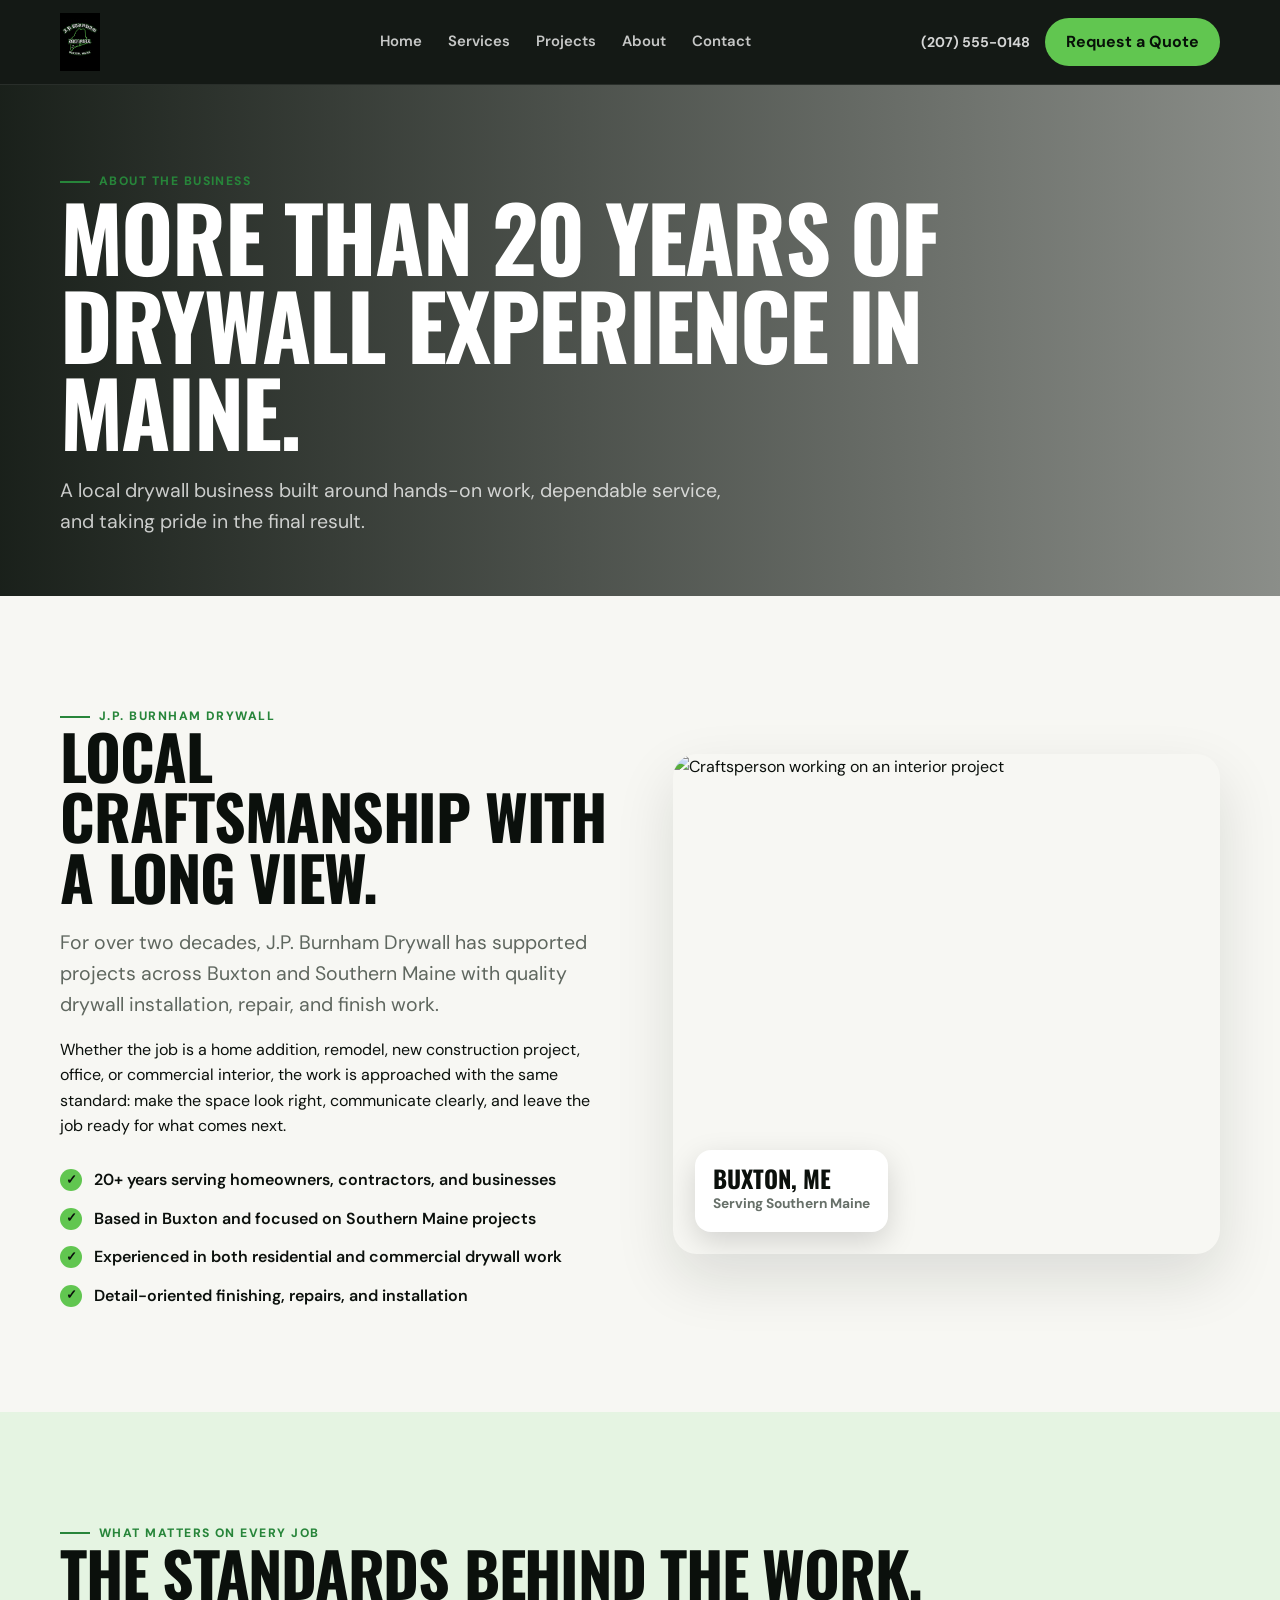
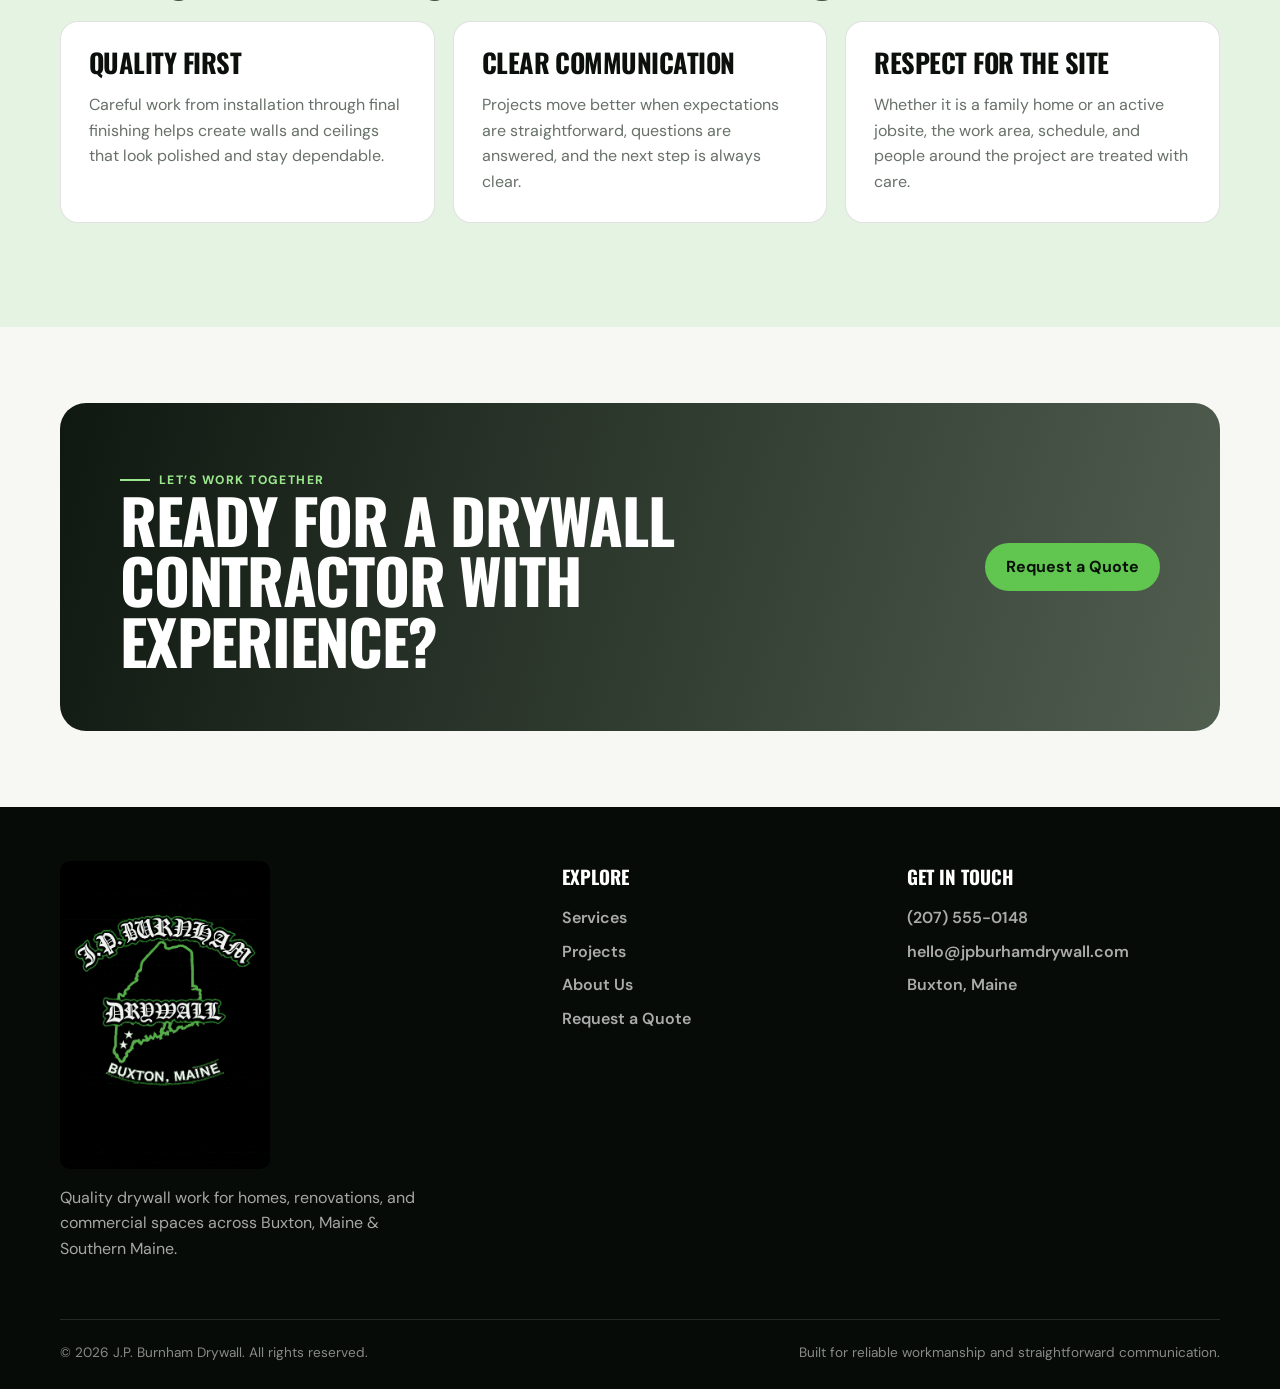
==== about.html @ f5d618e9 "Add files via upload" ====
<!doctype html>
<html lang="en">
<head>
  <meta charset="utf-8"><meta name="viewport" content="width=device-width, initial-scale=1">
  <meta name="description" content="About J.P. Burnham Drywall, a Buxton Maine drywall business with more than 20 years in business.">
  <title>About | J.P. Burnham Drywall</title><link rel="stylesheet" href="assets/css/style.css">
</head>
<body>

<header class="site-header">
  <div class="container header-inner">
    <a class="brand" href="index.html" aria-label="J.P. Burnham Drywall home">
      <img src="assets/images/jp-burnham-drywall-logo.png" alt="J.P. Burnham Drywall logo">
    </a>
    <button class="menu-toggle" aria-label="Open navigation" aria-expanded="false">☰</button>
    <nav class="site-nav" aria-label="Main navigation">
      <a href="index.html">Home</a>
      <a href="services.html">Services</a>
      <a href="projects.html">Projects</a>
      <a href="about.html">About</a>
      <a href="contact.html">Contact</a>
    </nav>
    <div class="header-cta">
      <a class="phone-chip" data-phone href="#"></a>
      <a class="button button-primary" href="contact.html">Request a Quote</a>
    </div>
  </div>
</header>

<main>
  <section class="page-hero" style="background-image:linear-gradient(90deg, rgba(7,14,8,.92), rgba(7,14,8,.45)),url('https://images.unsplash.com/photo-1511818966892-d7d671e672a2?auto=format&fit=crop&w=1800&q=84')"><div class="container"><span class="eyebrow">About the business</span><h1 class="display">More than 20 years of drywall experience in Maine.</h1><p class="lead">A local drywall business built around hands-on work, dependable service, and taking pride in the final result.</p></div></section>
  <section class="section"><div class="container split"><div><span class="eyebrow">J.P. Burnham Drywall</span><h2 class="display">Local craftsmanship with a long view.</h2><p class="lead">For over two decades, J.P. Burnham Drywall has supported projects across Buxton and Southern Maine with quality drywall installation, repair, and finish work.</p><p>Whether the job is a home addition, remodel, new construction project, office, or commercial interior, the work is approached with the same standard: make the space look right, communicate clearly, and leave the job ready for what comes next.</p><ul class="check-list"><li>20+ years serving homeowners, contractors, and businesses</li><li>Based in Buxton and focused on Southern Maine projects</li><li>Experienced in both residential and commercial drywall work</li><li>Detail-oriented finishing, repairs, and installation</li></ul></div><div class="split-media"><img src="https://images.unsplash.com/photo-1565008447742-97f6f38c985c?auto=format&fit=crop&w=1200&q=84" alt="Craftsperson working on an interior project"><div class="media-badge"><strong>Buxton, ME</strong><span>Serving Southern Maine</span></div></div></div></section>
  <section class="section section-soft"><div class="container"><span class="eyebrow">What matters on every job</span><h2 class="display">The standards behind the work.</h2><div class="values-grid"><div class="value"><h3 class="display">Quality first</h3><p>Careful work from installation through final finishing helps create walls and ceilings that look polished and stay dependable.</p></div><div class="value"><h3 class="display">Clear communication</h3><p>Projects move better when expectations are straightforward, questions are answered, and the next step is always clear.</p></div><div class="value"><h3 class="display">Respect for the site</h3><p>Whether it is a family home or an active jobsite, the work area, schedule, and people around the project are treated with care.</p></div></div></div></section>
  <section class="section-compact"><div class="container cta"><div><span class="eyebrow">Let’s work together</span><h2 class="display">Ready for a drywall contractor with experience?</h2></div><div class="cta-actions"><a class="button button-primary" href="contact.html">Request a Quote</a></div></div></section>
</main>

<footer class="site-footer">
  <div class="container footer-grid">
    <div>
      <img class="footer-logo" src="assets/images/jp-burnham-drywall-logo.png" alt="J.P. Burnham Drywall">
      <p class="footer-blurb">Quality drywall work for homes, renovations, and commercial spaces across <span data-service-area></span>.</p>
    </div>
    <div>
      <h3 class="footer-title">Explore</h3>
      <div class="footer-links">
        <a href="services.html">Services</a>
        <a href="projects.html">Projects</a>
        <a href="about.html">About Us</a>
        <a href="contact.html">Request a Quote</a>
      </div>
    </div>
    <div>
      <h3 class="footer-title">Get in touch</h3>
      <div class="footer-links">
        <a data-phone href="#"></a>
        <a data-email href="#"></a>
        <a data-map href="#" target="_blank" rel="noopener">Buxton, Maine</a>
      </div>
    </div>
  </div>
  <div class="container footer-bottom">
    <span>© <span data-current-year></span> <span data-business-name></span>. All rights reserved.</span>
    <span>Built for reliable workmanship and straightforward communication.</span>
  </div>
</footer>
<script src="assets/js/site-config.js"></script>
<script src="assets/js/site.js"></script>

</body></html>
---- assets/css/style.css ----
@import url('https://fonts.googleapis.com/css2?family=DM+Sans:wght@400;500;600;700&family=Oswald:wght@500;600;700&display=swap');

:root {
  --ink: #0b100c;
  --ink-2: #152017;
  --paper: #f7f7f3;
  --muted: #677069;
  --line: rgba(12, 23, 13, .12);
  --green: #61c650;
  --green-dark: #27853a;
  --green-soft: #e5f4e2;
  --white: #fff;
  --radius: 20px;
  --shadow: 0 24px 60px rgba(13, 23, 14, .12);
}

* { box-sizing: border-box; }
html { scroll-behavior: smooth; }
body {
  margin: 0;
  background: var(--paper);
  color: var(--ink);
  font-family: "DM Sans", Arial, sans-serif;
  line-height: 1.6;
}
body.menu-open { overflow: hidden; }
a { color: inherit; text-decoration: none; }
img { max-width: 100%; display: block; }

.container { width: min(1160px, calc(100% - 40px)); margin-inline: auto; }
.narrow { width: min(760px, calc(100% - 40px)); margin-inline: auto; }

.site-header {
  background: rgba(11, 16, 12, .96);
  color: #fff;
  position: sticky;
  top: 0;
  z-index: 50;
  border-bottom: 1px solid rgba(255,255,255,.09);
  backdrop-filter: blur(16px);
}
.header-inner { height: 84px; display: flex; align-items: center; justify-content: space-between; gap: 24px; }
.brand { display: flex; align-items: center; min-width: 150px; }
.brand img { width: 133px; height: 58px; object-fit: contain; object-position: left center; }
.site-nav { display: flex; align-items: center; gap: 26px; }
.site-nav a { color: rgba(255,255,255,.76); font-weight: 600; font-size: .93rem; }
.site-nav a:hover, .site-nav a.active { color: #fff; }
.header-cta { display: flex; align-items: center; gap: 15px; }
.phone-chip { font-size: .88rem; color: rgba(255,255,255,.82); font-weight: 700; }
.menu-toggle { display: none; border: 0; background: transparent; color: #fff; padding: 8px; font-size: 1.6rem; }

.button {
  display: inline-flex; align-items: center; justify-content: center; gap: .55rem;
  min-height: 48px; padding: 0 20px; border-radius: 999px; font-weight: 700;
  transition: transform .18s ease, background .18s ease, border .18s ease;
  cursor: pointer; border: 1px solid transparent;
}
.button:hover { transform: translateY(-2px); }
.button-primary { background: var(--green); color: #071108; }
.button-primary:hover { background: #78db62; }
.button-dark { background: var(--ink); color: #fff; }
.button-dark:hover { background: #202d21; }
.button-outline { border-color: rgba(255,255,255,.35); color: #fff; background: transparent; }
.button-outline:hover { border-color: #fff; background: rgba(255,255,255,.08); }
.button-light { background: #fff; color: var(--ink); }
.button-light:hover { background: #eff8ed; }

.eyebrow {
  display: inline-flex; align-items: center; gap: 9px; color: var(--green-dark);
  text-transform: uppercase; letter-spacing: .12em; font-weight: 800; font-size: .76rem;
}
.eyebrow::before { content: ""; width: 30px; height: 2px; background: currentColor; }
.display {
  margin: 0; font-family: "Oswald", Impact, sans-serif; text-transform: uppercase;
  letter-spacing: -.02em; line-height: .98;
}
h1.display { font-size: clamp(3.3rem, 7vw, 6.2rem); max-width: 900px; }
h2.display { font-size: clamp(2.5rem, 4.8vw, 4.2rem); }
h3.display { font-size: 1.65rem; }
.lead { color: #5f675f; font-size: clamp(1.04rem, 1.6vw, 1.22rem); max-width: 680px; margin: 20px 0 0; }

.hero {
  position: relative; overflow: hidden; min-height: 720px; display: grid; align-items: center;
  color: #fff; background:
    linear-gradient(90deg, rgba(7,14,8,.93) 0%, rgba(7,14,8,.78) 46%, rgba(7,14,8,.33) 100%),
    url("https://images.unsplash.com/photo-1581092919535-7146ff1a590b?auto=format&fit=crop&w=1800&q=88") center/cover;
}
.hero::before {
  content:""; position:absolute; inset: 0; background:
    radial-gradient(circle at 76% 28%, rgba(97,198,80,.28), transparent 28%),
    linear-gradient(110deg, transparent 75%, rgba(97,198,80,.16));
  pointer-events: none;
}
.hero-content { position: relative; padding: 100px 0 86px; }
.hero .eyebrow { color: #9ae78d; }
.hero .lead { color: rgba(255,255,255,.78); }
.hero-actions { display: flex; flex-wrap: wrap; gap: 13px; margin-top: 30px; }
.trust-row { display: flex; flex-wrap: wrap; gap: 12px 28px; margin-top: 44px; color: rgba(255,255,255,.84); font-weight: 600; font-size: .94rem; }
.trust-row span { display: inline-flex; gap: 8px; align-items: center; }
.trust-row span::before { content: "✓"; color: var(--green); font-weight: 900; }

.section { padding: 104px 0; }
.section-compact { padding: 76px 0; }
.section-dark { background: var(--ink); color: #fff; }
.section-soft { background: var(--green-soft); }
.section-header { display: flex; justify-content: space-between; align-items: end; gap: 32px; margin-bottom: 42px; }
.section-header .lead { margin: 0; }

.stats-grid { display: grid; grid-template-columns: repeat(4, 1fr); border-top: 1px solid var(--line); border-left: 1px solid var(--line); }
.stat { min-height: 176px; padding: 25px; border-right: 1px solid var(--line); border-bottom: 1px solid var(--line); }
.stat-number { font: 700 clamp(2.5rem, 4vw, 4rem)/1 "Oswald", sans-serif; color: var(--green-dark); }
.stat-label { color: var(--muted); font-weight: 700; margin-top: 9px; max-width: 180px; }

.services-grid { display: grid; grid-template-columns: repeat(3, 1fr); gap: 18px; }
.card {
  padding: 30px; border-radius: var(--radius); background: #fff; border: 1px solid var(--line);
  transition: transform .2s ease, box-shadow .2s ease, border .2s ease;
}
.card:hover { transform: translateY(-5px); box-shadow: var(--shadow); border-color: rgba(39,133,58,.4); }
.card-icon { height: 50px; width: 50px; display: grid; place-items: center; border-radius: 14px; background: var(--green-soft); color: var(--green-dark); font-weight: 900; font-size: 1.4rem; margin-bottom: 22px; }
.card p { color: var(--muted); margin-bottom: 0; }

.split { display: grid; grid-template-columns: 1fr 1fr; gap: 65px; align-items: center; }
.split-media { min-height: 500px; border-radius: 24px; overflow: hidden; position: relative; box-shadow: var(--shadow); }
.split-media img { width: 100%; height: 100%; object-fit: cover; position: absolute; inset: 0; }
.split-media .media-badge {
  position: absolute; left: 22px; bottom: 22px; background: #fff; color: var(--ink);
  border-radius: 16px; padding: 16px 18px; box-shadow: 0 10px 30px rgba(0,0,0,.15);
}
.media-badge strong { display:block; font: 700 1.5rem/1 "Oswald", sans-serif; text-transform:uppercase; }
.media-badge span { color: var(--muted); font-size: .86rem; font-weight:700; }
.check-list { list-style: none; padding: 0; margin: 28px 0 0; display: grid; gap: 13px; }
.check-list li { display: flex; gap: 12px; align-items: flex-start; font-weight: 600; }
.check-list li::before { content: "✓"; width: 22px; height: 22px; flex: 0 0 22px; display:grid; place-items:center; margin-top: 2px; border-radius:50%; background: var(--green); color: var(--ink); font-size: .8rem; font-weight:900; }

.process-grid { display: grid; grid-template-columns: repeat(4, 1fr); gap: 0; }
.process { padding: 26px 24px 20px 0; margin-right: 24px; border-top: 1px solid rgba(255,255,255,.22); }
.process-number { color: var(--green); font: 700 3.1rem/1 "Oswald", sans-serif; }
.process p { color: rgba(255,255,255,.7); margin: 10px 0 0; }

.cta { padding: 60px; border-radius: 26px; background:
  linear-gradient(105deg, rgba(6,15,7,.96), rgba(16,35,17,.72)),
  url("https://images.unsplash.com/photo-1504307651254-35680f356dfd?auto=format&fit=crop&w=1500&q=82") center/cover;
  color: #fff; display: flex; align-items: center; justify-content: space-between; gap: 32px;
}
.cta h2 { max-width: 620px; }
.cta .eyebrow { color: #9ae78d; }
.cta-actions { display: flex; gap: 12px; flex-wrap: wrap; }

.page-hero {
  min-height: 420px; display: grid; align-items: end; padding: 80px 0 58px; color: #fff;
  background: linear-gradient(90deg, rgba(7,14,8,.92), rgba(7,14,8,.45)),
  url("https://images.unsplash.com/photo-1503387762-592deb58ef4e?auto=format&fit=crop&w=1800&q=84") center/cover;
}
.page-hero .lead { color: rgba(255,255,255,.76); }

.service-feature { display: grid; grid-template-columns: 1.05fr .95fr; min-height: 450px; border-radius: 24px; overflow: hidden; background: #fff; border: 1px solid var(--line); margin-top: 18px; }
.service-feature:nth-child(even) { grid-template-columns: .95fr 1.05fr; }
.service-feature-content { padding: 48px; display: flex; flex-direction:column; justify-content:center; }
.service-feature-content p { color: var(--muted); }
.service-feature-image { min-height: 300px; background-size: cover; background-position: center; }
.image-commercial { background-image: url("https://images.unsplash.com/photo-1562259949-a4b9b3c7c3d0?auto=format&fit=crop&w=1200&q=82"); }
.image-residential { background-image: url("https://images.unsplash.com/photo-1600566753051-f0b89df2dd90?auto=format&fit=crop&w=1200&q=82"); }
.image-remodel { background-image: url("https://images.unsplash.com/photo-1503387762-592deb58ef4e?auto=format&fit=crop&w=1200&q=82"); }
.image-repairs { background-image: url("https://images.unsplash.com/photo-1562259929-b4e1fd3aef09?auto=format&fit=crop&w=1200&q=82"); }

.gallery { display: grid; grid-template-columns: repeat(12, 1fr); gap: 14px; }
.gallery-item { position: relative; overflow: hidden; border-radius: 18px; min-height: 260px; background: #dce6db; }
.gallery-item img { width: 100%; height: 100%; object-fit: cover; position: absolute; inset:0; transition: transform .35s ease; }
.gallery-item:hover img { transform: scale(1.05); }
.gallery-item::after { content:""; position:absolute; inset: 0; background: linear-gradient(transparent 50%, rgba(0,0,0,.72)); }
.gallery-item .gallery-caption { position:absolute; z-index:2; left:18px; bottom:16px; color:#fff; }
.gallery-caption strong { display:block; font-family:"Oswald", sans-serif; text-transform:uppercase; font-size:1.35rem; }
.gallery-caption span { font-size:.84rem; color:rgba(255,255,255,.8); font-weight:700; }
.gallery-item:nth-child(1) { grid-column: span 7; min-height: 430px; }
.gallery-item:nth-child(2) { grid-column: span 5; min-height: 430px; }
.gallery-item:nth-child(3), .gallery-item:nth-child(4), .gallery-item:nth-child(5) { grid-column: span 4; }

.about-panel { background: var(--ink); color:#fff; border-radius: 26px; padding: 54px; }
.about-panel p { color: rgba(255,255,255,.76); }
.about-panel .check-list li::before { background: var(--green); }
.values-grid { display:grid; grid-template-columns: repeat(3,1fr); gap:18px; margin-top:18px; }
.value { padding: 28px; border:1px solid var(--line); background:#fff; border-radius:18px; }
.value p { color:var(--muted); margin-bottom:0; }

.contact-grid { display:grid; grid-template-columns: .78fr 1.22fr; gap: 32px; align-items:start; }
.contact-card { background: var(--ink); color:#fff; border-radius: 24px; padding:36px; }
.contact-card p { color:rgba(255,255,255,.72); }
.contact-method { padding:19px 0; border-top:1px solid rgba(255,255,255,.15); display:block; }
.contact-method:first-of-type { margin-top:24px; }
.contact-method span { display:block; text-transform:uppercase; color:#96a99a; font-size:.72rem; letter-spacing:.1em; font-weight:800; }
.contact-method strong { display:block; margin-top:4px; font-size:1.04rem; }
.quote-form { background:#fff; border:1px solid var(--line); border-radius:24px; padding:36px; }
.form-grid { display:grid; grid-template-columns:1fr 1fr; gap:16px; }
.form-row { display:grid; gap:7px; }
.form-row.full { grid-column:1/-1; }
label { font-size:.87rem; font-weight:800; }
input, select, textarea { width:100%; border:1px solid #cfd8ce; border-radius:12px; padding:13px 14px; font:inherit; color:var(--ink); background:#fff; }
textarea { min-height:145px; resize:vertical; }
input:focus, select:focus, textarea:focus { outline: 3px solid rgba(97,198,80,.27); border-color:var(--green-dark); }
.form-note { font-size:.84rem; color:var(--muted); margin:12px 0 0; }

.site-footer { background:#070b08; color:#fff; padding: 54px 0 25px; }
.footer-grid { display:grid; grid-template-columns: 1.5fr 1fr 1fr; gap:32px; padding-bottom:42px; }
.footer-logo { width: 210px; background:#000; border-radius:10px; }
.footer-title { font-family:"Oswald", sans-serif; text-transform:uppercase; font-size:1.18rem; margin:0 0 14px; }
.footer-links { display:grid; gap:8px; color:rgba(255,255,255,.66); font-weight:600; }
.footer-blurb { color:rgba(255,255,255,.64); max-width:360px; }
.footer-bottom { border-top:1px solid rgba(255,255,255,.12); padding-top:22px; display:flex; justify-content:space-between; gap:18px; color:rgba(255,255,255,.52); font-size:.85rem; }
.footer-bottom a:hover { color:#fff; }

.notice { padding: 16px 18px; border-radius: 14px; background: var(--green-soft); color:#234828; font-weight:600; margin-top:20px; display:none; }
.notice.show { display:block; }
.mobile-nav-overlay { display:none; }

@media (max-width: 900px) {
  .site-nav, .header-cta .phone-chip { display:none; }
  .menu-toggle { display:block; }
  .header-cta { margin-left:auto; }
  .site-nav.open {
    display:flex; position:absolute; top:84px; left:0; right:0; background:var(--ink);
    padding:22px 20px 28px; flex-direction:column; align-items:flex-start; gap:18px;
    border-bottom:1px solid rgba(255,255,255,.1);
  }
  .site-nav.open a { font-size:1rem; }
  .stats-grid, .process-grid { grid-template-columns: repeat(2, 1fr); }
  .services-grid, .values-grid { grid-template-columns: 1fr 1fr; }
  .split, .contact-grid { grid-template-columns:1fr; gap:32px; }
  .split-media { min-height:390px; }
  .section-header { display:block; }
  .section-header .lead { margin-top:16px; }
  .cta { padding:42px; display:block; }
  .cta-actions { margin-top:24px; }
  .footer-grid { grid-template-columns:1fr 1fr; }
  .footer-grid > :first-child { grid-column:1/-1; }
  .service-feature, .service-feature:nth-child(even) { grid-template-columns:1fr; }
  .service-feature-image { order:-1; min-height:280px; }
}
@media (max-width: 620px) {
  .container { width:min(100% - 28px, 1160px); }
  .header-inner { height:74px; }
  .brand img { width:126px; height:51px; }
  .site-nav.open { top:74px; }
  .hero { min-height:660px; background-position:62% center; }
  .hero-content { padding:82px 0 62px; }
  h1.display { font-size: clamp(3.05rem, 15vw, 4.5rem); }
  .section { padding:76px 0; }
  .section-compact { padding:58px 0; }
  .stats-grid, .services-grid, .values-grid, .process-grid, .form-grid { grid-template-columns:1fr; }
  .stat { min-height:134px; }
  .process { margin-right:0; padding:22px 0; }
  .split-media { min-height:315px; }
  .card { padding:25px; }
  .cta { padding:30px; }
  .page-hero { min-height:360px; padding:64px 0 48px; }
  .service-feature-content, .quote-form, .contact-card, .about-panel { padding:28px; }
  .gallery { grid-template-columns:1fr; }
  .gallery-item, .gallery-item:nth-child(n) { grid-column:auto; min-height:295px; }
  .footer-grid { grid-template-columns:1fr; }
  .footer-grid > :first-child { grid-column:auto; }
  .footer-bottom { display:block; }
  .footer-bottom span + span { display:block; margin-top:8px; }
}
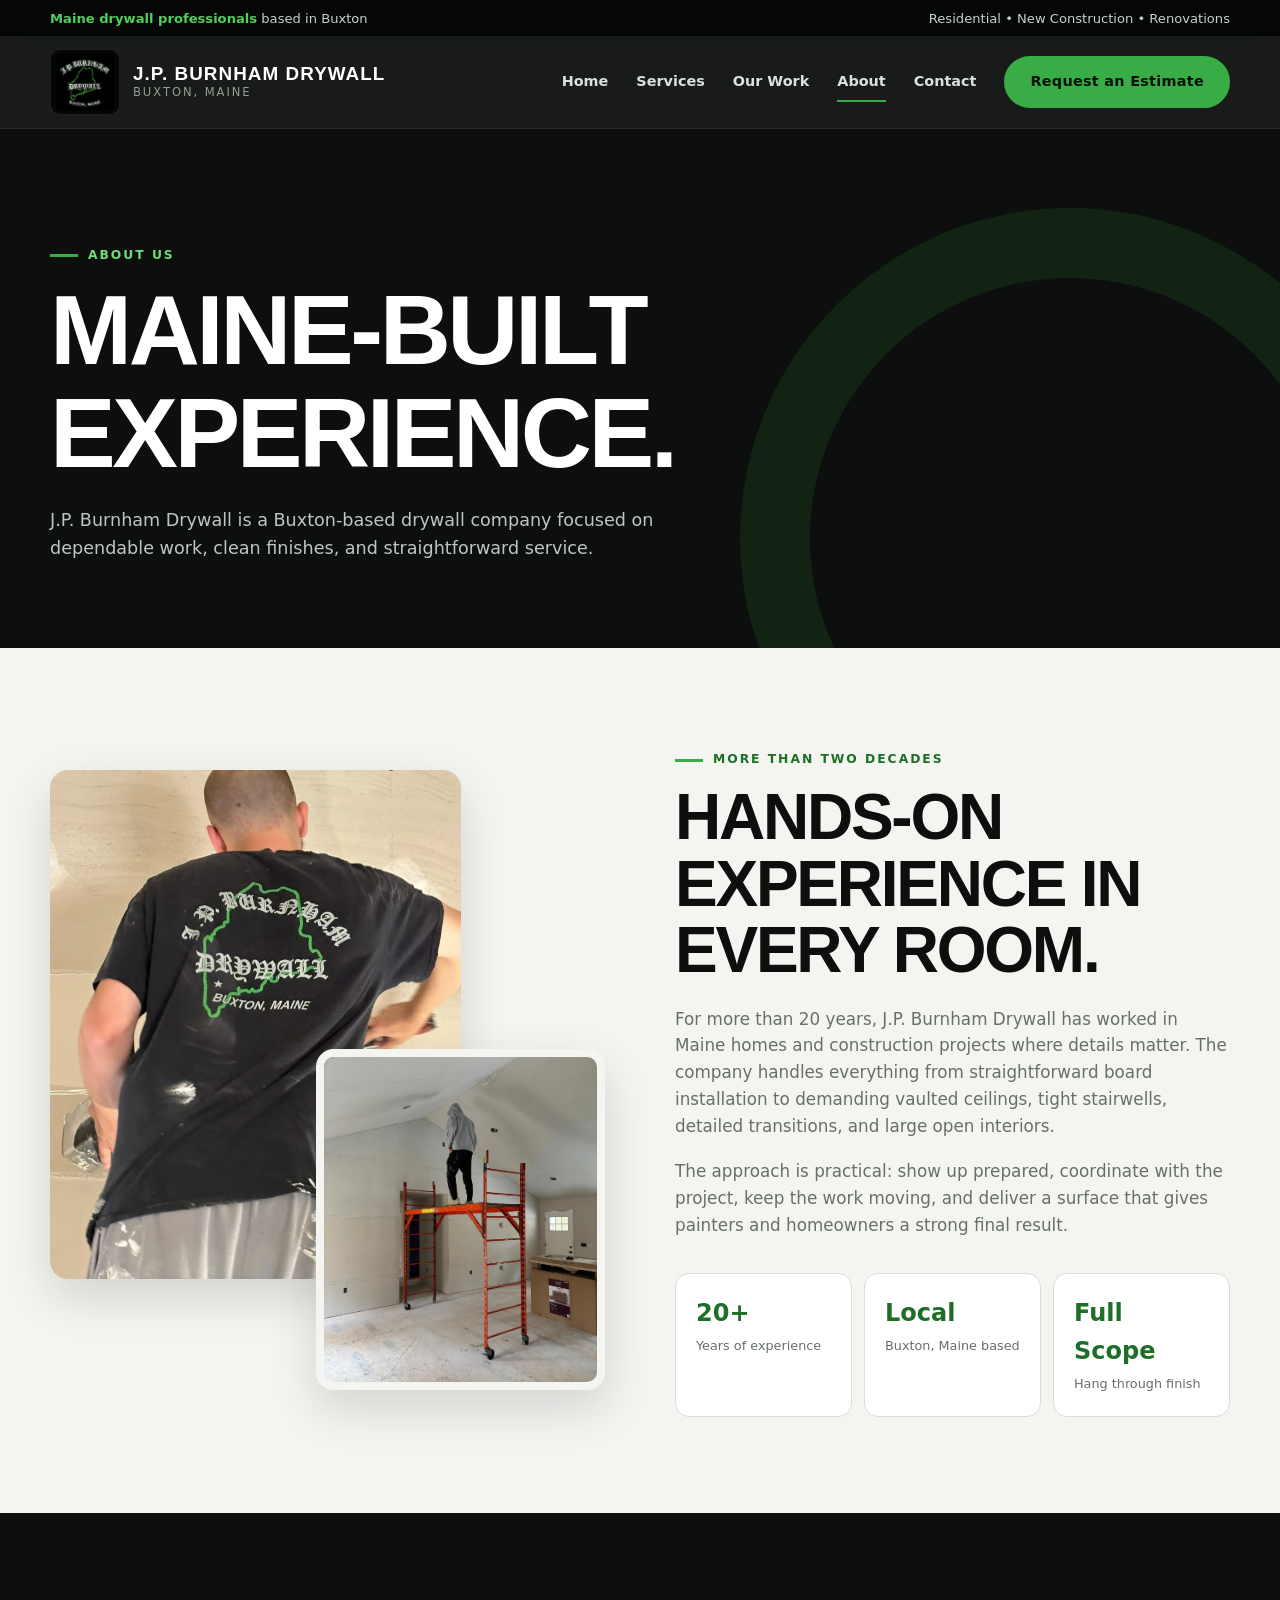
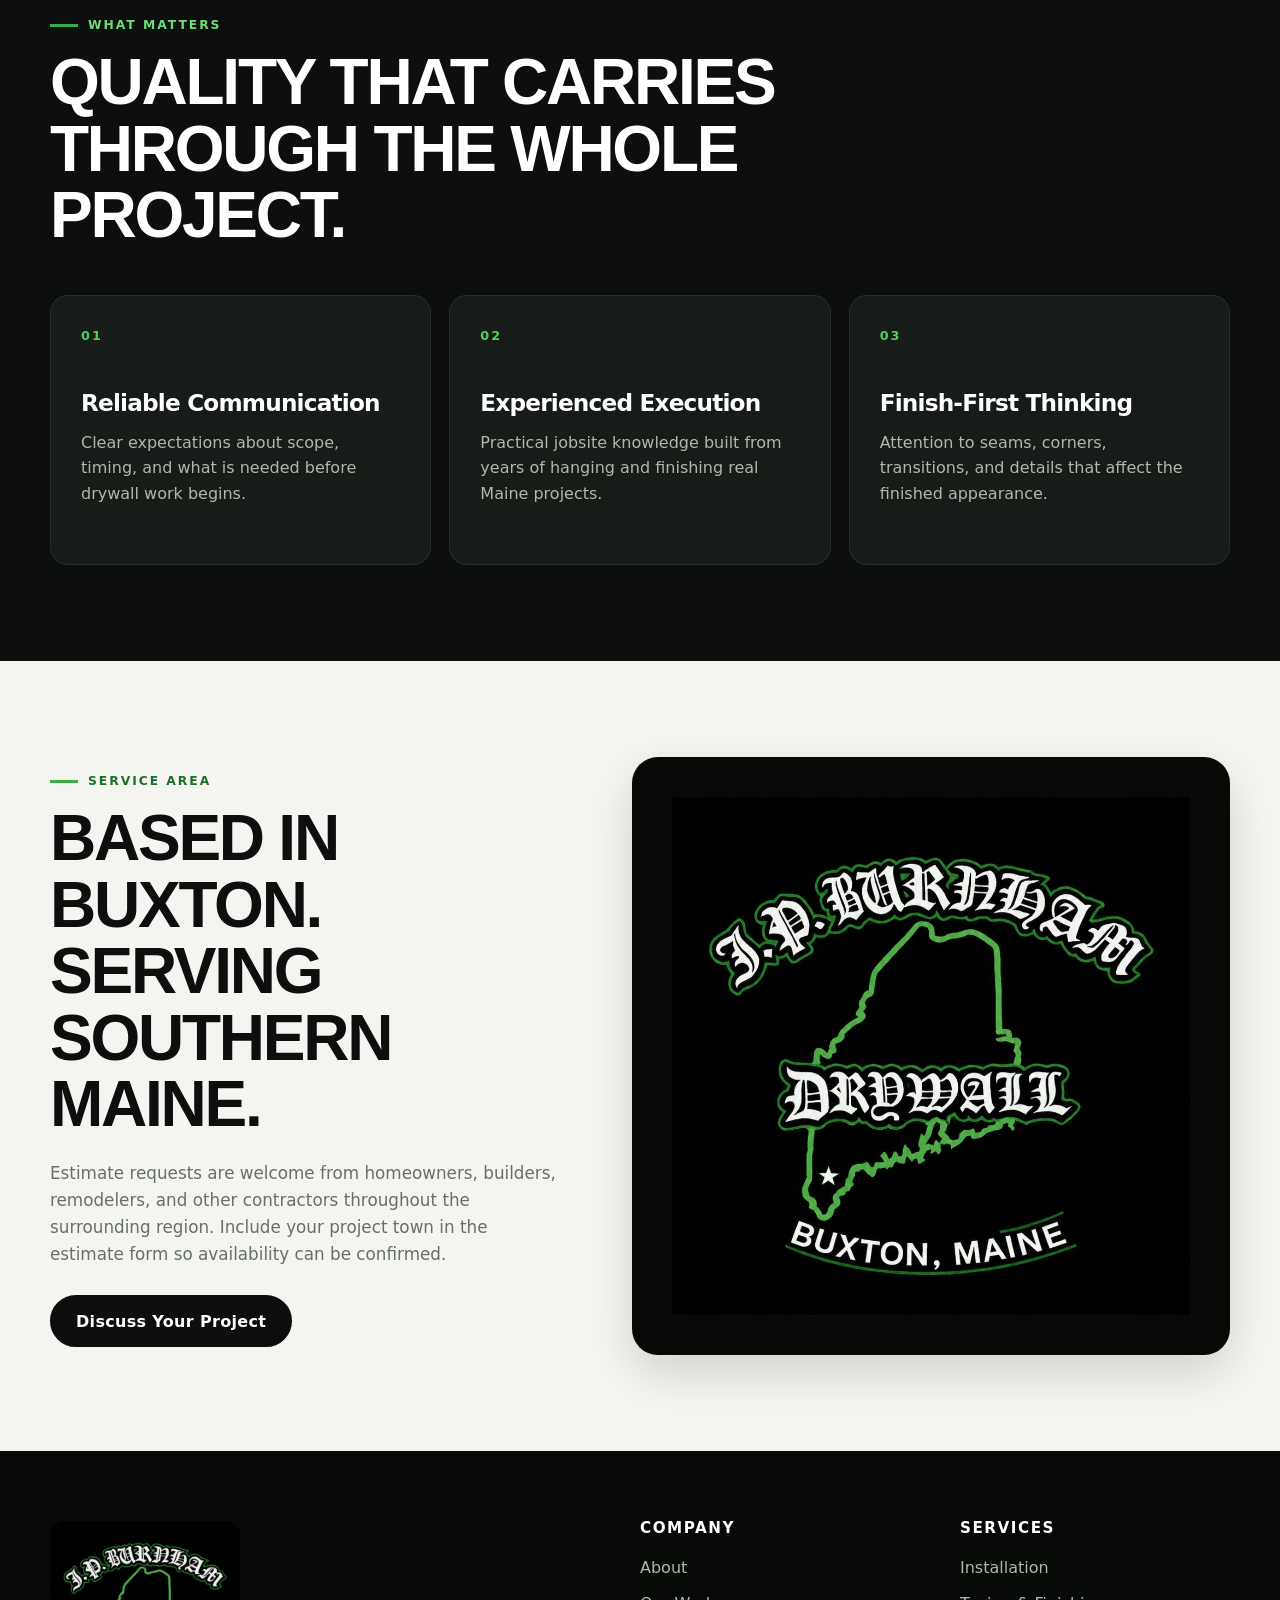
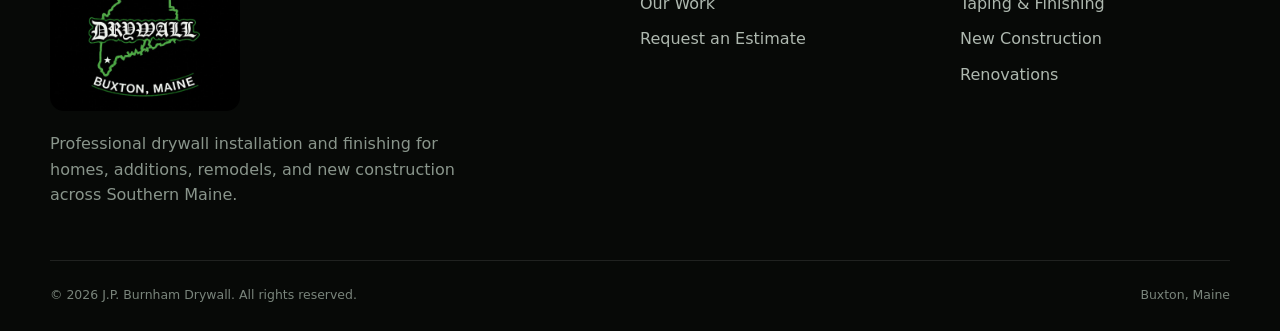
==== commit f5770022: "Add files via upload" ====
--- a/about.html
+++ b/about.html
@@ -1,69 +1,48 @@
 <!doctype html>
 <html lang="en">
 <head>
-  <meta charset="utf-8"><meta name="viewport" content="width=device-width, initial-scale=1">
-  <meta name="description" content="About J.P. Burnham Drywall, a Buxton Maine drywall business with more than 20 years in business.">
-  <title>About | J.P. Burnham Drywall</title><link rel="stylesheet" href="assets/css/style.css">
+  <meta charset="utf-8">
+  <meta name="viewport" content="width=device-width, initial-scale=1">
+  <title>About J.P. Burnham Drywall | Buxton, Maine</title>
+  <meta name="description" content="Learn about J.P. Burnham Drywall, a local Buxton, Maine drywall company with more than 20 years of industry experience.">
+  <meta name="theme-color" content="#0c0f0d">
+  <link rel="icon" href="assets/icons/favicon.png">
+  <link rel="stylesheet" href="css/styles.css">
 </head>
 <body>
 
+<a class="skip-link" href="#main">Skip to content</a>
+<div class="topbar"><div class="container"><span><strong>Maine drywall professionals</strong> based in Buxton</span><span>Residential • New Construction • Renovations</span></div></div>
 <header class="site-header">
-  <div class="container header-inner">
+  <div class="container nav-wrap">
     <a class="brand" href="index.html" aria-label="J.P. Burnham Drywall home">
-      <img src="assets/images/jp-burnham-drywall-logo.png" alt="J.P. Burnham Drywall logo">
+      <img src="assets/jpburnham-logo.jpg" alt="J.P. Burnham Drywall logo">
+      <span class="brand-text"><strong>J.P. Burnham Drywall</strong><span>Buxton, Maine</span></span>
     </a>
-    <button class="menu-toggle" aria-label="Open navigation" aria-expanded="false">☰</button>
-    <nav class="site-nav" aria-label="Main navigation">
-      <a href="index.html">Home</a>
-      <a href="services.html">Services</a>
-      <a href="projects.html">Projects</a>
-      <a href="about.html">About</a>
-      <a href="contact.html">Contact</a>
-    </nav>
-    <div class="header-cta">
-      <a class="phone-chip" data-phone href="#"></a>
-      <a class="button button-primary" href="contact.html">Request a Quote</a>
-    </div>
+    <button class="nav-toggle" aria-label="Open menu" aria-expanded="false"><span></span></button>
+    <nav class="site-nav" aria-label="Primary navigation"><a href="index.html">Home</a><a href="services.html">Services</a><a href="projects.html">Our Work</a><a href="about.html" aria-current="page">About</a><a href="contact.html">Contact</a><a class="button" href="contact.html">Request an Estimate</a></nav>
   </div>
 </header>
-
-<main>
-  <section class="page-hero" style="background-image:linear-gradient(90deg, rgba(7,14,8,.92), rgba(7,14,8,.45)),url('https://images.unsplash.com/photo-1511818966892-d7d671e672a2?auto=format&fit=crop&w=1800&q=84')"><div class="container"><span class="eyebrow">About the business</span><h1 class="display">More than 20 years of drywall experience in Maine.</h1><p class="lead">A local drywall business built around hands-on work, dependable service, and taking pride in the final result.</p></div></section>
-  <section class="section"><div class="container split"><div><span class="eyebrow">J.P. Burnham Drywall</span><h2 class="display">Local craftsmanship with a long view.</h2><p class="lead">For over two decades, J.P. Burnham Drywall has supported projects across Buxton and Southern Maine with quality drywall installation, repair, and finish work.</p><p>Whether the job is a home addition, remodel, new construction project, office, or commercial interior, the work is approached with the same standard: make the space look right, communicate clearly, and leave the job ready for what comes next.</p><ul class="check-list"><li>20+ years serving homeowners, contractors, and businesses</li><li>Based in Buxton and focused on Southern Maine projects</li><li>Experienced in both residential and commercial drywall work</li><li>Detail-oriented finishing, repairs, and installation</li></ul></div><div class="split-media"><img src="https://images.unsplash.com/photo-1565008447742-97f6f38c985c?auto=format&fit=crop&w=1200&q=84" alt="Craftsperson working on an interior project"><div class="media-badge"><strong>Buxton, ME</strong><span>Serving Southern Maine</span></div></div></div></section>
-  <section class="section section-soft"><div class="container"><span class="eyebrow">What matters on every job</span><h2 class="display">The standards behind the work.</h2><div class="values-grid"><div class="value"><h3 class="display">Quality first</h3><p>Careful work from installation through final finishing helps create walls and ceilings that look polished and stay dependable.</p></div><div class="value"><h3 class="display">Clear communication</h3><p>Projects move better when expectations are straightforward, questions are answered, and the next step is always clear.</p></div><div class="value"><h3 class="display">Respect for the site</h3><p>Whether it is a family home or an active jobsite, the work area, schedule, and people around the project are treated with care.</p></div></div></div></section>
-  <section class="section-compact"><div class="container cta"><div><span class="eyebrow">Let’s work together</span><h2 class="display">Ready for a drywall contractor with experience?</h2></div><div class="cta-actions"><a class="button button-primary" href="contact.html">Request a Quote</a></div></div></section>
+<main id="main">
+<section class="page-hero"><div class="container"><span class="eyebrow" style="color:#70dc78">About us</span><h1>Maine-built experience.</h1><p>J.P. Burnham Drywall is a Buxton-based drywall company focused on dependable work, clean finishes, and straightforward service.</p></div></section>
+<section class="section"><div class="container split"><div class="photo-stack reveal"><img src="assets/images/work-01.webp" alt="J.P. Burnham Drywall team member wearing company shirt" loading="lazy"><img src="assets/images/work-28.webp" alt="Drywall installation on a vaulted ceiling" loading="lazy"></div><div class="reveal"><span class="eyebrow">More than two decades</span><h2>Hands-on experience in every room.</h2><p class="copy" style="margin-top:22px">For more than 20 years, J.P. Burnham Drywall has worked in Maine homes and construction projects where details matter. The company handles everything from straightforward board installation to demanding vaulted ceilings, tight stairwells, detailed transitions, and large open interiors.</p><p class="copy" style="margin-top:18px">The approach is practical: show up prepared, coordinate with the project, keep the work moving, and deliver a surface that gives painters and homeowners a strong final result.</p><div class="stats"><div class="stat"><strong>20+</strong><span>Years of experience</span></div><div class="stat"><strong>Local</strong><span>Buxton, Maine based</span></div><div class="stat"><strong>Full Scope</strong><span>Hang through finish</span></div></div></div></div></section>
+<section class="section dark-section"><div class="container"><div class="section-head"><div><span class="eyebrow" style="color:#70dc78">What matters</span><h2>Quality that carries through the whole project.</h2></div></div><div class="services-grid"><div class="service-card reveal"><span class="service-number">01</span><h3>Reliable Communication</h3><p>Clear expectations about scope, timing, and what is needed before drywall work begins.</p></div><div class="service-card reveal"><span class="service-number">02</span><h3>Experienced Execution</h3><p>Practical jobsite knowledge built from years of hanging and finishing real Maine projects.</p></div><div class="service-card reveal"><span class="service-number">03</span><h3>Finish-First Thinking</h3><p>Attention to seams, corners, transitions, and details that affect the finished appearance.</p></div></div></div></section>
+<section class="section"><div class="container intro-grid"><div class="reveal"><span class="eyebrow">Service area</span><h2>Based in Buxton. Serving Southern Maine.</h2><p class="copy" style="margin-top:22px">Estimate requests are welcome from homeowners, builders, remodelers, and other contractors throughout the surrounding region. Include your project town in the estimate form so availability can be confirmed.</p><a class="button button-dark" href="contact.html" style="margin-top:28px">Discuss Your Project</a></div><div class="logo-panel reveal"><img src="assets/jpburnham-logo.jpg" alt="J.P. Burnham Drywall logo"></div></div></section>
 </main>
 
-<footer class="site-footer">
-  <div class="container footer-grid">
-    <div>
-      <img class="footer-logo" src="assets/images/jp-burnham-drywall-logo.png" alt="J.P. Burnham Drywall">
-      <p class="footer-blurb">Quality drywall work for homes, renovations, and commercial spaces across <span data-service-area></span>.</p>
+<footer class="footer">
+  <div class="container">
+    <div class="footer-grid">
+      <div class="footer-brand">
+        <img src="assets/jpburnham-logo.jpg" alt="J.P. Burnham Drywall">
+        <p>Professional drywall installation and finishing for homes, additions, remodels, and new construction across Southern Maine.</p>
+      </div>
+      <div><h3>Company</h3><div class="footer-links"><a href="about.html">About</a><a href="projects.html">Our Work</a><a href="contact.html">Request an Estimate</a></div></div>
+      <div><h3>Services</h3><div class="footer-links"><a href="services.html#installation">Installation</a><a href="services.html#finishing">Taping & Finishing</a><a href="services.html#new-construction">New Construction</a><a href="services.html#renovations">Renovations</a></div></div>
     </div>
-    <div>
-      <h3 class="footer-title">Explore</h3>
-      <div class="footer-links">
-        <a href="services.html">Services</a>
-        <a href="projects.html">Projects</a>
-        <a href="about.html">About Us</a>
-        <a href="contact.html">Request a Quote</a>
-      </div>
-    </div>
-    <div>
-      <h3 class="footer-title">Get in touch</h3>
-      <div class="footer-links">
-        <a data-phone href="#"></a>
-        <a data-email href="#"></a>
-        <a data-map href="#" target="_blank" rel="noopener">Buxton, Maine</a>
-      </div>
-    </div>
-  </div>
-  <div class="container footer-bottom">
-    <span>© <span data-current-year></span> <span data-business-name></span>. All rights reserved.</span>
-    <span>Built for reliable workmanship and straightforward communication.</span>
+    <div class="footer-bottom"><p>© <span data-year></span> J.P. Burnham Drywall. All rights reserved.</p><span>Buxton, Maine</span></div>
   </div>
 </footer>
-<script src="assets/js/site-config.js"></script>
-<script src="assets/js/site.js"></script>
-
-</body></html>
+<script src="js/main.js"></script>
+</body>
+</html>
--- a/css/styles.css
+++ b/css/styles.css
@@ -0,0 +1,250 @@
+
+:root {
+  --ink: #0c0f0d;
+  --ink-2: #151a16;
+  --paper: #f4f5f1;
+  --white: #ffffff;
+  --muted: #677068;
+  --line: #d8ddd7;
+  --green: #39ad45;
+  --green-bright: #52ce5a;
+  --green-deep: #1d6f27;
+  --max: 1180px;
+  --radius: 18px;
+  --shadow: 0 18px 48px rgba(0,0,0,.14);
+}
+* { box-sizing: border-box; }
+html { scroll-behavior: smooth; }
+body {
+  margin: 0;
+  background: var(--paper);
+  color: var(--ink);
+  font-family: Inter, ui-sans-serif, system-ui, -apple-system, BlinkMacSystemFont, "Segoe UI", sans-serif;
+  line-height: 1.6;
+  -webkit-font-smoothing: antialiased;
+}
+img { max-width: 100%; display: block; }
+a { color: inherit; text-decoration: none; }
+button, input, select, textarea { font: inherit; }
+.container { width: min(var(--max), calc(100% - 40px)); margin: 0 auto; }
+.section { padding: 96px 0; }
+.section-tight { padding: 64px 0; }
+.eyebrow {
+  display: inline-flex; align-items: center; gap: 10px;
+  margin-bottom: 14px; color: var(--green-deep); font-weight: 800;
+  font-size: .77rem; letter-spacing: .16em; text-transform: uppercase;
+}
+.eyebrow::before { content: ""; width: 28px; height: 3px; background: var(--green); }
+h1,h2,h3 { margin: 0; line-height: 1.04; letter-spacing: -.035em; }
+h1,h2 { font-family: "Arial Narrow", "Roboto Condensed", Arial, sans-serif; font-weight: 900; text-transform: uppercase; }
+h1 { font-size: clamp(3rem, 7.7vw, 7.4rem); }
+h2 { font-size: clamp(2.2rem, 5vw, 4.6rem); }
+h3 { font-size: 1.25rem; }
+p { margin: 0; }
+.lead { max-width: 700px; color: #dfe4df; font-size: clamp(1rem, 1.8vw, 1.25rem); }
+.copy { color: var(--muted); font-size: 1.05rem; }
+.button {
+  display: inline-flex; align-items: center; justify-content: center; gap: 10px;
+  min-height: 52px; padding: 0 24px; border-radius: 999px; border: 2px solid var(--green);
+  background: var(--green); color: #071008; font-weight: 900; letter-spacing: .02em;
+  transition: transform .2s ease, background .2s ease, color .2s ease;
+}
+.button:hover { transform: translateY(-2px); background: var(--green-bright); }
+.button-outline { background: transparent; color: white; border-color: rgba(255,255,255,.45); }
+.button-outline:hover { background: white; color: var(--ink); border-color: white; }
+.button-dark { background: var(--ink); border-color: var(--ink); color: white; }
+.button-dark:hover { background: var(--ink-2); }
+.button-row { display: flex; flex-wrap: wrap; gap: 14px; }
+.skip-link { position: fixed; left: 12px; top: -100px; z-index: 999; background: white; padding: 10px 14px; }
+.skip-link:focus { top: 12px; }
+.topbar { background: #050706; color: #c9d0ca; font-size: .82rem; }
+.topbar .container { min-height: 36px; display: flex; align-items: center; justify-content: space-between; gap: 20px; }
+.topbar strong { color: var(--green-bright); }
+.site-header { position: sticky; top: 0; z-index: 100; background: rgba(12,15,13,.95); backdrop-filter: blur(14px); border-bottom: 1px solid rgba(255,255,255,.08); }
+.nav-wrap { min-height: 92px; display: flex; align-items: center; justify-content: space-between; gap: 22px; }
+.brand { display: flex; align-items: center; gap: 13px; color: white; min-width: 0; }
+.brand img { width: 70px; height: 66px; object-fit: contain; object-position: center; border-radius: 10px; background: #050706; padding: 3px; border: 1px solid rgba(255,255,255,.1); }
+.brand-text { line-height: 1; }
+.brand-text strong { display: block; font-family: "Arial Narrow", Arial, sans-serif; font-size: 1.18rem; text-transform: uppercase; letter-spacing: .055em; }
+.brand-text span { color: #90a092; font-size: .72rem; letter-spacing: .17em; text-transform: uppercase; }
+.site-nav { display: flex; align-items: center; gap: 28px; color: #dbe1dc; font-size: .9rem; font-weight: 750; }
+.site-nav a:not(.button) { position: relative; }
+.site-nav a:not(.button)::after { content: ""; position: absolute; left: 0; bottom: -8px; width: 0; height: 2px; background: var(--green); transition: width .2s ease; }
+.site-nav a:hover::after, .site-nav a[aria-current="page"]::after { width: 100%; }
+.nav-toggle { display: none; width: 48px; height: 48px; border-radius: 50%; border: 1px solid rgba(255,255,255,.2); background: transparent; color: white; }
+.nav-toggle span, .nav-toggle::before, .nav-toggle::after { content: ""; display: block; width: 20px; height: 2px; background: currentColor; margin: 5px auto; transition: transform .2s ease; }
+.hero { position: relative; overflow: hidden; background: var(--ink); color: white; min-height: 760px; display: grid; align-items: center; }
+.hero::after { content: ""; position: absolute; inset: 0; pointer-events: none; background: linear-gradient(90deg, rgba(4,7,5,.98) 0%, rgba(4,7,5,.9) 42%, rgba(4,7,5,.22) 76%, rgba(4,7,5,.42) 100%); }
+.hero-media { position: absolute; inset: 0; }
+.hero-media img { width: 100%; height: 100%; object-fit: cover; object-position: center 45%; opacity: .9; }
+.hero .container { position: relative; z-index: 2; padding-top: 100px; padding-bottom: 100px; }
+.hero-copy { max-width: 790px; }
+.hero h1 span { color: var(--green-bright); }
+.hero .lead { margin: 24px 0 34px; max-width: 620px; }
+.hero-badges { display: flex; flex-wrap: wrap; gap: 12px; margin-top: 42px; }
+.hero-badge { border: 1px solid rgba(255,255,255,.18); background: rgba(8,14,9,.55); backdrop-filter: blur(8px); border-radius: 14px; padding: 14px 18px; }
+.hero-badge strong { display: block; color: white; font-size: 1.05rem; }
+.hero-badge span { color: #aeb9b0; font-size: .82rem; }
+.trust-strip { background: var(--green); color: #071008; }
+.trust-grid { min-height: 104px; display: grid; grid-template-columns: repeat(4,1fr); }
+.trust-item { display: flex; align-items: center; gap: 14px; padding: 22px 26px; border-right: 1px solid rgba(0,0,0,.16); }
+.trust-item:last-child { border-right: 0; }
+.trust-icon { font-size: 1.6rem; }
+.trust-item strong { display:block; font-size: .95rem; line-height:1.2; }
+.trust-item span { display:block; font-size:.76rem; opacity:.7; }
+.intro-grid { display: grid; grid-template-columns: .92fr 1.08fr; gap: 72px; align-items: center; }
+.logo-panel { min-height: 520px; background: #070907; border-radius: 26px; display: grid; place-items: center; padding: 40px; box-shadow: var(--shadow); position: relative; overflow: hidden; }
+.logo-panel::before { content: ""; position: absolute; width: 360px; height: 360px; border: 1px solid rgba(82,206,90,.25); border-radius: 50%; }
+.logo-panel img { width: min(100%, 520px); position: relative; z-index:1; }
+.intro-copy .copy { margin: 22px 0 30px; }
+.check-list { list-style: none; padding: 0; margin: 0 0 32px; display: grid; gap: 13px; }
+.check-list li { display: flex; gap: 12px; color: #39423b; font-weight: 700; }
+.check-list li::before { content: "✓"; width: 24px; height: 24px; flex: 0 0 24px; display:grid; place-items:center; border-radius:50%; background:var(--green); color:#061007; }
+.dark-section { background: var(--ink); color: white; }
+.dark-section .copy { color: #b9c1bb; }
+.section-head { display: flex; justify-content: space-between; gap: 40px; align-items: end; margin-bottom: 46px; }
+.section-head > div:first-child { max-width: 790px; }
+.section-head .copy { max-width: 440px; }
+.services-grid { display: grid; grid-template-columns: repeat(3, 1fr); gap: 18px; }
+.service-card { padding: 30px; border-radius: var(--radius); background: #171c18; border: 1px solid rgba(255,255,255,.08); min-height: 270px; display: flex; flex-direction: column; transition: transform .25s ease, border-color .25s ease; }
+.service-card:hover { transform: translateY(-5px); border-color: rgba(82,206,90,.55); }
+.service-number { color: var(--green-bright); font-weight: 900; font-size: .8rem; letter-spacing: .16em; }
+.service-card h3 { margin: 45px 0 14px; font-size: 1.45rem; }
+.service-card p { color: #aeb8af; }
+.service-card a { margin-top: auto; padding-top: 20px; color: var(--green-bright); font-weight: 850; }
+.project-grid { display: grid; grid-template-columns: repeat(12,1fr); grid-auto-rows: 240px; gap: 16px; }
+.project-card { position: relative; overflow: hidden; border-radius: 16px; background: #d9ddd9; cursor: pointer; }
+.project-card:nth-child(1) { grid-column: span 7; grid-row: span 2; }
+.project-card:nth-child(2) { grid-column: span 5; }
+.project-card:nth-child(3) { grid-column: span 5; }
+.project-card:nth-child(4) { grid-column: span 4; }
+.project-card:nth-child(5) { grid-column: span 4; }
+.project-card:nth-child(6) { grid-column: span 4; }
+.project-card img { width: 100%; height: 100%; object-fit: cover; transition: transform .4s ease; }
+.project-card:hover img { transform: scale(1.04); }
+.project-overlay { position: absolute; inset: auto 0 0 0; padding: 24px; color: white; background: linear-gradient(transparent, rgba(0,0,0,.8)); }
+.project-overlay strong { display:block; font-size:1.05rem; }
+.project-overlay span { font-size:.8rem; color:#d6ddd7; }
+.process-grid { display: grid; grid-template-columns: repeat(4,1fr); gap: 18px; margin-top: 42px; }
+.process-step { padding: 26px 0 0; border-top: 2px solid var(--line); }
+.process-step span { display:block; color:var(--green-deep); font-weight:900; margin-bottom:28px; }
+.process-step h3 { margin-bottom:10px; }
+.process-step p { color:var(--muted); }
+.cta { position: relative; overflow: hidden; background: var(--green); color: #071008; }
+.cta::after { content:"JPB"; position:absolute; right:-18px; bottom:-90px; font-family:"Arial Narrow", Arial, sans-serif; font-weight:900; font-size:16rem; opacity:.08; }
+.cta-grid { position:relative; z-index:1; display:grid; grid-template-columns:1fr auto; align-items:center; gap:40px; }
+.cta h2 { max-width: 850px; }
+.page-hero { background: var(--ink); color:white; padding: 110px 0 85px; position:relative; overflow:hidden; }
+.page-hero::after { content:""; position:absolute; inset:auto -120px -220px auto; width:520px; height:520px; border:70px solid rgba(57,173,69,.12); border-radius:50%; }
+.page-hero .container { position:relative; z-index:1; }
+.page-hero p { max-width:690px; color:#bec7bf; margin-top:22px; font-size:1.1rem; }
+.feature-grid { display:grid; grid-template-columns:repeat(2,1fr); gap:22px; }
+.feature-card { background:white; border:1px solid var(--line); border-radius:18px; padding:34px; box-shadow:0 8px 30px rgba(20,30,20,.05); }
+.feature-card .tag { color:var(--green-deep); font-weight:900; font-size:.75rem; letter-spacing:.13em; text-transform:uppercase; }
+.feature-card h3 { font-size:1.65rem; margin:14px 0; }
+.feature-card p { color:var(--muted); }
+.split { display:grid; grid-template-columns:1fr 1fr; gap:70px; align-items:center; }
+.photo-stack { position:relative; min-height:620px; }
+.photo-stack img { position:absolute; object-fit:cover; border-radius:18px; box-shadow:var(--shadow); }
+.photo-stack img:first-child { width:74%; height:82%; left:0; top:0; }
+.photo-stack img:last-child { width:52%; height:55%; right:0; bottom:0; border:8px solid var(--paper); }
+.stats { display:grid; grid-template-columns:repeat(3,1fr); gap:12px; margin-top:34px; }
+.stat { background:white; border:1px solid var(--line); border-radius:14px; padding:20px; }
+.stat strong { display:block; color:var(--green-deep); font-size:1.5rem; }
+.stat span { color:var(--muted); font-size:.8rem; }
+.gallery-controls { display:flex; flex-wrap:wrap; gap:10px; margin:0 0 30px; }
+.filter-btn { border:1px solid var(--line); background:white; border-radius:999px; padding:10px 18px; font-weight:800; cursor:pointer; }
+.filter-btn.active, .filter-btn:hover { background:var(--ink); border-color:var(--ink); color:white; }
+.gallery { columns: 4 250px; column-gap:14px; }
+.gallery-item { width:100%; margin:0 0 14px; border:0; padding:0; background:none; cursor:zoom-in; break-inside:avoid; border-radius:14px; overflow:hidden; position:relative; }
+.gallery-item img { width:100%; height:auto; transition:transform .3s ease, filter .3s ease; }
+.gallery-item:hover img { transform:scale(1.025); filter:brightness(.9); }
+.gallery-item[hidden] { display:none; }
+.lightbox { position:fixed; inset:0; z-index:999; display:none; align-items:center; justify-content:center; background:rgba(0,0,0,.92); padding:30px; }
+.lightbox.open { display:flex; }
+.lightbox img { max-width:min(1100px,92vw); max-height:88vh; object-fit:contain; }
+.lightbox-close { position:absolute; right:24px; top:18px; width:48px; height:48px; border-radius:50%; border:1px solid rgba(255,255,255,.35); background:rgba(0,0,0,.2); color:white; font-size:1.7rem; cursor:pointer; }
+.contact-grid { display:grid; grid-template-columns:.8fr 1.2fr; gap:56px; align-items:start; }
+.contact-card { background:var(--ink); color:white; border-radius:22px; padding:38px; position:sticky; top:130px; }
+.contact-card p { color:#b9c3bb; }
+.contact-details { display:grid; gap:18px; margin-top:30px; }
+.contact-detail { padding-top:18px; border-top:1px solid rgba(255,255,255,.12); }
+.contact-detail span { display:block; color:#829084; font-size:.75rem; letter-spacing:.1em; text-transform:uppercase; }
+.contact-detail strong { display:block; margin-top:5px; }
+.quote-form { background:white; border-radius:22px; border:1px solid var(--line); padding:38px; box-shadow:0 14px 44px rgba(20,30,20,.07); }
+.form-grid { display:grid; grid-template-columns:1fr 1fr; gap:18px; }
+.form-field { display:grid; gap:8px; }
+.form-field.full { grid-column:1 / -1; }
+.form-field label { font-weight:800; font-size:.88rem; }
+.form-field input, .form-field select, .form-field textarea { width:100%; border:1px solid #cbd2cc; border-radius:10px; background:#fafbf9; padding:13px 14px; outline:none; }
+.form-field input:focus, .form-field select:focus, .form-field textarea:focus { border-color:var(--green); box-shadow:0 0 0 3px rgba(57,173,69,.13); }
+.form-field textarea { min-height:150px; resize:vertical; }
+.form-note { color:var(--muted); font-size:.8rem; margin:14px 0 20px; }
+.form-status { display:none; margin-top:16px; padding:12px 14px; border-radius:10px; font-weight:700; }
+.form-status.success { display:block; background:#e8f8e9; color:#155d1c; }
+.form-status.error { display:block; background:#fff0ee; color:#8c2117; }
+.footer { background:#070907; color:#c6cec7; padding:70px 0 26px; }
+.footer-grid { display:grid; grid-template-columns:1.4fr .7fr .7fr; gap:50px; }
+.footer-brand img { width:190px; border-radius:14px; margin-bottom:20px; }
+.footer-brand p { max-width:420px; color:#89958b; }
+.footer h3 { color:white; font-size:.95rem; text-transform:uppercase; letter-spacing:.1em; margin-bottom:18px; }
+.footer-links { display:grid; gap:10px; color:#aeb8af; }
+.footer-links a:hover { color:var(--green-bright); }
+.footer-bottom { margin-top:52px; padding-top:24px; border-top:1px solid rgba(255,255,255,.1); display:flex; justify-content:space-between; gap:24px; font-size:.78rem; color:#79847b; }
+.reveal { opacity:0; transform:translateY(18px); transition:opacity .6s ease, transform .6s ease; }
+.reveal.visible { opacity:1; transform:none; }
+@media (prefers-reduced-motion: reduce) { * { scroll-behavior:auto!important; transition:none!important; } .reveal { opacity:1; transform:none; } }
+@media (max-width: 980px) {
+  .site-nav { position:fixed; inset:128px 20px auto; display:none; flex-direction:column; align-items:stretch; gap:0; padding:18px; border-radius:16px; background:#111512; box-shadow:var(--shadow); }
+  .site-nav.open { display:flex; }
+  .site-nav a { padding:14px; }
+  .site-nav .button { margin-top:10px; }
+  .nav-toggle { display:block; }
+  .hero { min-height:700px; }
+  .hero::after { background:linear-gradient(90deg, rgba(4,7,5,.96), rgba(4,7,5,.68)); }
+  .trust-grid { grid-template-columns:repeat(2,1fr); }
+  .trust-item:nth-child(2) { border-right:0; }
+  .trust-item:nth-child(-n+2) { border-bottom:1px solid rgba(0,0,0,.16); }
+  .intro-grid,.split,.contact-grid { grid-template-columns:1fr; }
+  .logo-panel { min-height:440px; }
+  .services-grid { grid-template-columns:repeat(2,1fr); }
+  .section-head { display:block; }
+  .section-head .copy { margin-top:18px; }
+  .process-grid { grid-template-columns:repeat(2,1fr); }
+  .cta-grid { grid-template-columns:1fr; }
+  .project-grid { grid-template-columns:repeat(2,1fr); grid-auto-rows:260px; }
+  .project-card,.project-card:nth-child(n) { grid-column:span 1; grid-row:span 1; }
+  .project-card:nth-child(1) { grid-column:span 2; }
+  .contact-card { position:static; }
+}
+@media (max-width: 680px) {
+  .container { width:min(100% - 28px, var(--max)); }
+  .topbar .container { justify-content:center; text-align:center; }
+  .topbar span:last-child { display:none; }
+  .nav-wrap { min-height:78px; }
+  .brand img { width:56px; height:52px; }
+  .brand-text strong { font-size:.96rem; }
+  .brand-text span { font-size:.61rem; }
+  .site-nav { inset:114px 14px auto; }
+  .section { padding:72px 0; }
+  .section-tight { padding:50px 0; }
+  .hero { min-height:690px; }
+  .hero .container { padding-top:70px; padding-bottom:70px; }
+  .hero h1 { font-size:clamp(3rem,16vw,5rem); }
+  .hero-badges { display:grid; grid-template-columns:1fr 1fr; }
+  .trust-grid { grid-template-columns:1fr; }
+  .trust-item { border-right:0; border-bottom:1px solid rgba(0,0,0,.16); }
+  .trust-item:last-child { border-bottom:0; }
+  .services-grid,.feature-grid,.process-grid,.stats { grid-template-columns:1fr; }
+  .project-grid { display:grid; grid-template-columns:1fr; grid-auto-rows:300px; }
+  .project-card,.project-card:nth-child(n) { grid-column:1; }
+  .photo-stack { min-height:500px; }
+  .photo-stack img:first-child { width:85%; height:76%; }
+  .photo-stack img:last-child { width:62%; height:48%; }
+  .form-grid { grid-template-columns:1fr; }
+  .form-field.full { grid-column:auto; }
+  .quote-form,.contact-card { padding:26px; }
+  .footer-grid { grid-template-columns:1fr; }
+  .footer-bottom { display:block; }
+  .footer-bottom span { display:block; margin-top:8px; }
+}
